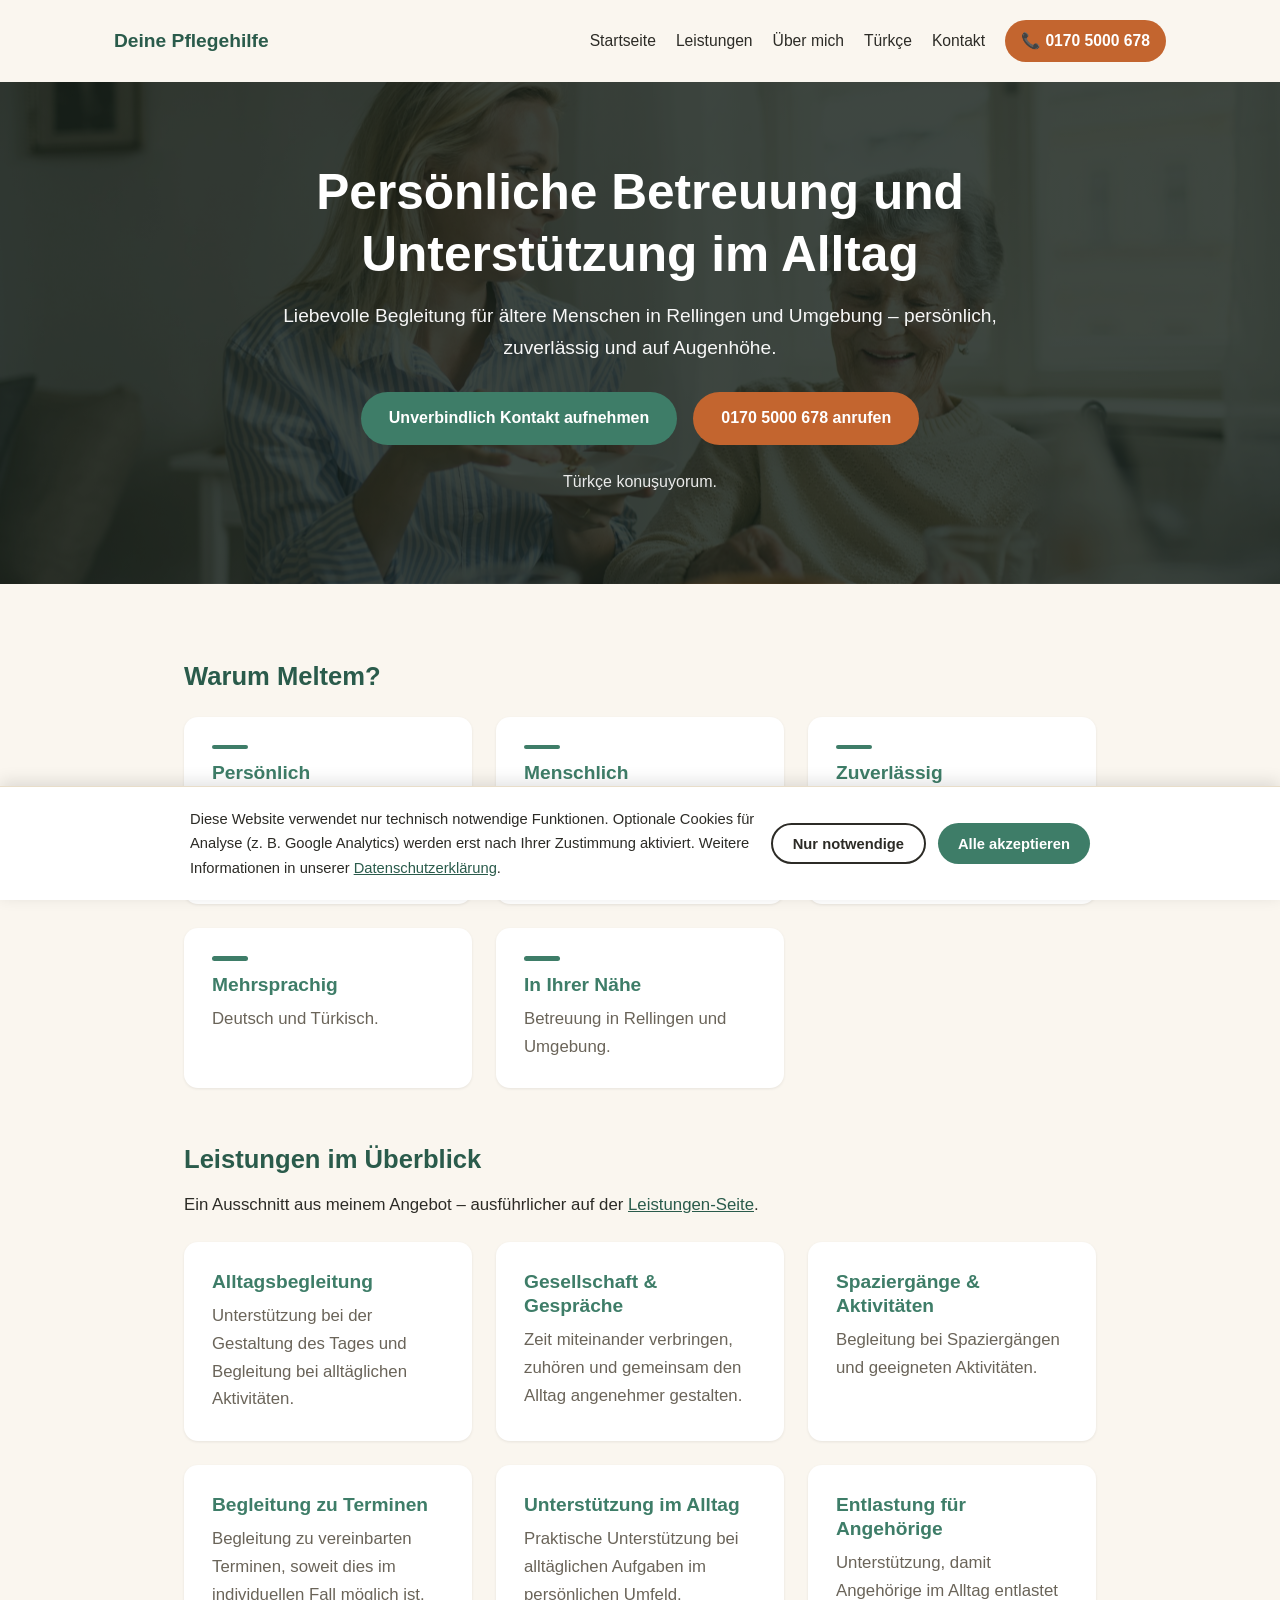
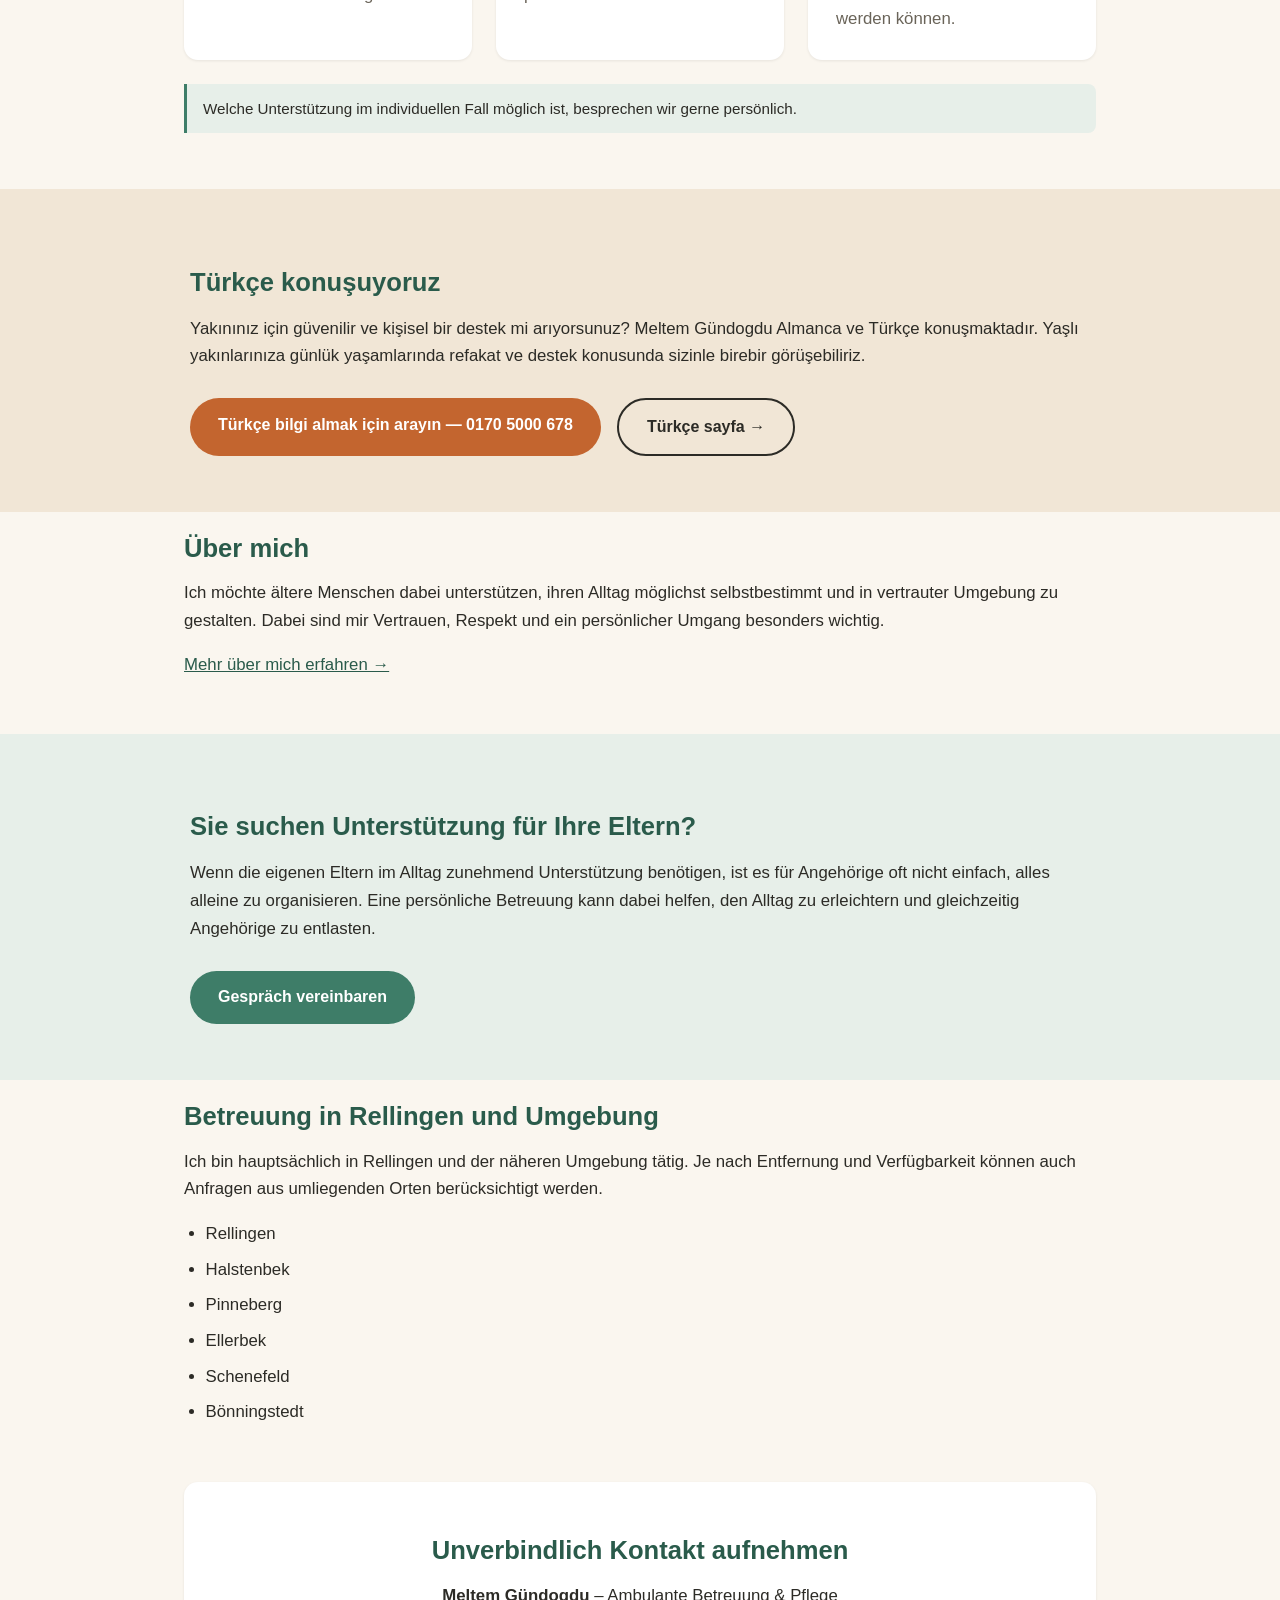
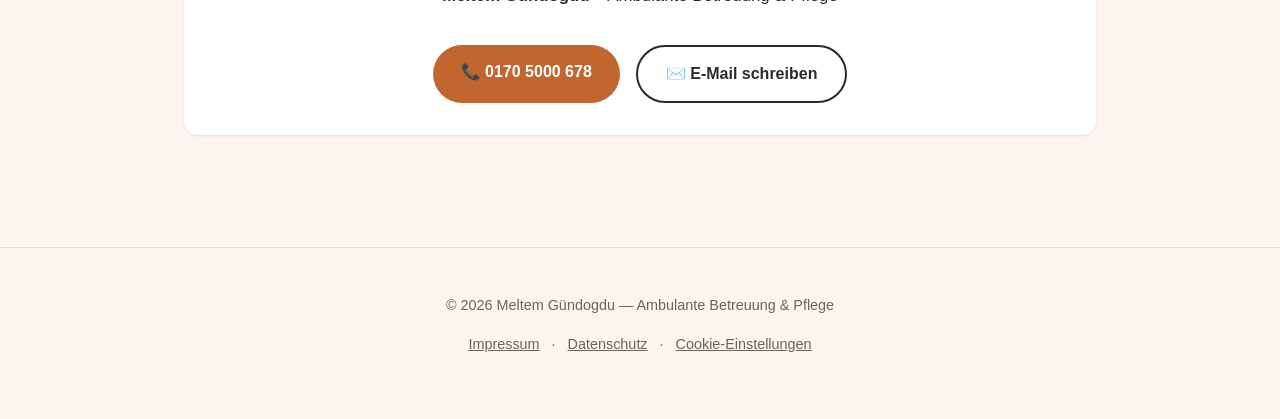
==== index.html @ 27b357f1 "Switch domain to pflege-nachbarin.de and deploy to Hetzner via FTPS - Replace deine-pflegehilfe.de w" ====
<!DOCTYPE html>
<html lang="de">
<head>
  <meta charset="UTF-8">
  <meta name="viewport" content="width=device-width, initial-scale=1.0">
  <title>Seniorenbetreuung & Alltagshilfe in Rellingen | Meltem Gündogdu</title>
  <meta name="description" content="Persönliche Betreuung und Unterstützung im Alltag für ältere Menschen in Rellingen und Umgebung. Deutsch und Türkisch. Jetzt unverbindlich Kontakt aufnehmen.">
  <link rel="canonical" href="https://pflege-nachbarin.de/">
  <meta property="og:type" content="website">
  <meta property="og:locale" content="de_DE">
  <meta property="og:title" content="Seniorenbetreuung & Alltagshilfe in Rellingen | Meltem Gündogdu">
  <meta property="og:description" content="Persönliche Betreuung und Unterstützung im Alltag für ältere Menschen in Rellingen und Umgebung. Deutsch und Türkisch.">
  <meta property="og:url" content="https://pflege-nachbarin.de/">
  <meta property="og:image" content="https://pflege-nachbarin.de/assets/img/hero-background.jpg">
  <link rel="stylesheet" href="/assets/styles.css">
  <!-- TODO: Google Tag Manager placeholder — insert real GTM-XXXXXXX id before launch
  <script>(function(w,d,s,l,i){w[l]=w[l]||[];w[l].push({'gtm.start':new Date().getTime(),event:'gtm.js'});var f=d.getElementsByTagName(s)[0],j=d.createElement(s),dl=l!='dataLayer'?'&l='+l:'';j.async=true;j.src='https://www.googletagmanager.com/gtm.js?id='+i+dl;f.parentNode.insertBefore(j,f);})(window,document,'script','dataLayer','GTM-XXXXXXX');</script>
  -->
  <script type="application/ld+json">
  {
    "@context": "https://schema.org",
    "@type": "LocalBusiness",
    "name": "Meltem Gündogdu – Ambulante Betreuung & Pflege",
    "description": "Persönliche Betreuung und Unterstützung im Alltag für ältere Menschen in Rellingen und Umgebung. Deutsch und Türkisch.",
    "telephone": "+491705000678",
    "email": "meltemau83@gmail.com",
    "areaServed": ["Rellingen", "Halstenbek", "Pinneberg", "Ellerbek", "Schenefeld", "Bönningstedt"],
    "address": {
      "@type": "PostalAddress",
      "addressLocality": "Rellingen",
      "postalCode": "25462",
      "addressRegion": "Schleswig-Holstein",
      "addressCountry": "DE"
    },
    "url": "https://pflege-nachbarin.de/",
    "image": "https://pflege-nachbarin.de/assets/img/hero-background.jpg"
  }
  </script>
</head>
<body>
  <!-- TODO: Google Tag Manager (noscript) placeholder, insert right after <body> before launch
  <noscript><iframe src="https://www.googletagmanager.com/ns.html?id=GTM-XXXXXXX" height="0" width="0" style="display:none;visibility:hidden"></iframe></noscript>
  -->
  <nav class="site-nav">
    <a class="brand" href="/">Deine Pflegehilfe</a>
    <ul>
      <li><a href="/">Startseite</a></li>
      <li><a href="/leistungen/">Leistungen</a></li>
      <li><a href="/ueber-mich/">Über mich</a></li>
      <li><a href="/tuerkische-betreuung/">Türkçe</a></li>
      <li><a href="/kontakt/">Kontakt</a></li>
      <li><a class="nav-call" href="tel:+491705000678" data-gtm-event="phone_click">📞 0170 5000 678</a></li>
    </ul>
  </nav>

  <header class="hero" style="background-image: linear-gradient(rgba(20,30,24,0.55), rgba(20,30,24,0.55)), url('/assets/img/hero-background.jpg');">
    <div class="hero-inner">
      <h1>Persönliche Betreuung und Unterstützung im Alltag</h1>
      <p class="lead">Liebevolle Begleitung für ältere Menschen in Rellingen und Umgebung &ndash; persönlich, zuverlässig und auf Augenhöhe.</p>
      <div class="cta-row">
        <a class="btn btn-primary" href="/kontakt/">Unverbindlich Kontakt aufnehmen</a>
        <a class="btn btn-call" href="tel:+491705000678" data-gtm-event="phone_click">0170 5000 678 anrufen</a>
      </div>
      <p class="tr-line">Türkçe konuşuyorum.</p>
    </div>
  </header>

  <main>
    <section class="section">
      <div class="section-intro">
        <h2>Warum Meltem?</h2>
      </div>
      <div class="grid">
        <div class="card why">
          <h3>Persönlich</h3>
          <p>Eine feste Ansprechpartnerin statt ständig wechselnder Betreuungspersonen.</p>
        </div>
        <div class="card why">
          <h3>Menschlich</h3>
          <p>Zeit für Gespräche, Gesellschaft und individuelle Bedürfnisse.</p>
        </div>
        <div class="card why">
          <h3>Zuverlässig</h3>
          <p>Individuell vereinbarte Betreuung und Unterstützung.</p>
        </div>
        <div class="card why">
          <h3>Mehrsprachig</h3>
          <p>Deutsch und Türkisch.</p>
        </div>
        <div class="card why">
          <h3>In Ihrer Nähe</h3>
          <p>Betreuung in Rellingen und Umgebung.</p>
        </div>
      </div>
    </section>

    <section class="section">
      <div class="section-intro">
        <h2>Leistungen im Überblick</h2>
        <p>Ein Ausschnitt aus meinem Angebot &ndash; ausführlicher auf der <a href="/leistungen/">Leistungen-Seite</a>.</p>
      </div>
      <div class="grid">
        <div class="card">
          <h3>Alltagsbegleitung</h3>
          <p>Unterstützung bei der Gestaltung des Tages und Begleitung bei alltäglichen Aktivitäten.</p>
        </div>
        <div class="card">
          <h3>Gesellschaft &amp; Gespräche</h3>
          <p>Zeit miteinander verbringen, zuhören und gemeinsam den Alltag angenehmer gestalten.</p>
        </div>
        <div class="card">
          <h3>Spaziergänge &amp; Aktivitäten</h3>
          <p>Begleitung bei Spaziergängen und geeigneten Aktivitäten.</p>
        </div>
        <div class="card">
          <h3>Begleitung zu Terminen</h3>
          <p>Begleitung zu vereinbarten Terminen, soweit dies im individuellen Fall möglich ist.</p>
        </div>
        <div class="card">
          <h3>Unterstützung im Alltag</h3>
          <p>Praktische Unterstützung bei alltäglichen Aufgaben im persönlichen Umfeld.</p>
        </div>
        <div class="card">
          <h3>Entlastung für Angehörige</h3>
          <p>Unterstützung, damit Angehörige im Alltag entlastet werden können.</p>
        </div>
      </div>
      <p class="disclaimer">Welche Unterstützung im individuellen Fall möglich ist, besprechen wir gerne persönlich.</p>
    </section>

    <section class="band band-beige">
      <div class="band-inner">
        <h2>Türkçe konuşuyoruz</h2>
        <p lang="tr">Yakınınız için güvenilir ve kişisel bir destek mi arıyorsunuz? Meltem Gündogdu Almanca ve Türkçe konuşmaktadır. Yaşlı yakınlarınıza günlük yaşamlarında refakat ve destek konusunda sizinle birebir görüşebiliriz.</p>
        <div class="cta-row">
          <a class="btn btn-call" href="tel:+491705000678" data-gtm-event="phone_click">Türkçe bilgi almak için arayın &mdash; 0170 5000 678</a>
          <a class="btn btn-outline" href="/tuerkische-betreuung/">Türkçe sayfa &rarr;</a>
        </div>
      </div>
    </section>

    <section class="section">
      <h2>Über mich</h2>
      <p>Ich möchte ältere Menschen dabei unterstützen, ihren Alltag möglichst selbstbestimmt und in vertrauter Umgebung zu gestalten. Dabei sind mir Vertrauen, Respekt und ein persönlicher Umgang besonders wichtig.</p>
      <p><a href="/ueber-mich/">Mehr über mich erfahren &rarr;</a></p>
    </section>

    <section class="band band-accent">
      <div class="band-inner">
        <h2>Sie suchen Unterstützung für Ihre Eltern?</h2>
        <p>Wenn die eigenen Eltern im Alltag zunehmend Unterstützung benötigen, ist es für Angehörige oft nicht einfach, alles alleine zu organisieren. Eine persönliche Betreuung kann dabei helfen, den Alltag zu erleichtern und gleichzeitig Angehörige zu entlasten.</p>
        <div class="cta-row">
          <a class="btn btn-primary" href="/kontakt/">Gespräch vereinbaren</a>
        </div>
      </div>
    </section>

    <section class="section">
      <h2>Betreuung in Rellingen und Umgebung</h2>
      <p>Ich bin hauptsächlich in Rellingen und der näheren Umgebung tätig. Je nach Entfernung und Verfügbarkeit können auch Anfragen aus umliegenden Orten berücksichtigt werden.</p>
      <ul>
        <li>Rellingen</li>
        <li>Halstenbek</li>
        <li>Pinneberg</li>
        <li>Ellerbek</li>
        <li>Schenefeld</li>
        <li>Bönningstedt</li>
      </ul>
    </section>

    <section class="section">
      <div class="contact-box">
        <h2>Unverbindlich Kontakt aufnehmen</h2>
        <p><strong>Meltem Gündogdu</strong> &ndash; Ambulante Betreuung &amp; Pflege</p>
        <div class="cta-row" style="justify-content:center;">
          <a class="btn btn-call" href="tel:+491705000678" data-gtm-event="phone_click">📞 0170 5000 678</a>
          <a class="btn btn-outline" href="mailto:meltemau83@gmail.com" data-gtm-event="email_click">✉️ E-Mail schreiben</a>
        </div>
      </div>
    </section>
  </main>

  <footer class="site-footer">
    <p>&copy; 2026 Meltem Gündogdu &mdash; Ambulante Betreuung &amp; Pflege</p>
    <p><a href="/impressum/">Impressum</a> &middot; <a href="/datenschutz/">Datenschutz</a> &middot; <button type="button" class="link-button" id="cookie-settings-link">Cookie-Einstellungen</button></p>
  </footer>

  <a class="sticky-call" href="tel:+491705000678" data-gtm-event="phone_click">📞 Jetzt anrufen</a>

  <div id="cookie-banner" class="cookie-banner" hidden>
    <div class="cookie-banner-inner">
      <p>Diese Website verwendet nur technisch notwendige Funktionen. Optionale Cookies für Analyse (z. B. Google Analytics) werden erst nach Ihrer Zustimmung aktiviert. Weitere Informationen in unserer <a href="/datenschutz/">Datenschutzerklärung</a>.</p>
      <div class="cookie-banner-actions">
        <button type="button" class="btn btn-outline" data-consent="reject">Nur notwendige</button>
        <button type="button" class="btn btn-primary" data-consent="accept">Alle akzeptieren</button>
      </div>
    </div>
  </div>
  <script src="/assets/consent.js" defer></script>
</body>
</html>
---- assets/styles.css ----
:root {
  color-scheme: light dark;
  /* warm, calm, healthcare-adjacent but not clinical */
  --bg: #faf6ef;
  --fg: #2c2b26;
  --accent: #3e7d68;       /* soft green / muted teal */
  --accent-dark: #2a5b4b;
  --accent-soft: #e7efe9;  /* pale accent tint for backgrounds */
  --beige: #f1e6d6;        /* warm beige for alternating sections */
  --card-bg: #ffffff;
  --muted: #6a6459;
  --border: #e8ddc9;
  --phone: #c3652f;        /* warm terracotta for call CTAs, distinct from accent */
  --phone-dark: #a04f22;
}
@media (prefers-color-scheme: dark) {
  :root {
    --bg: #1c1f1b;
    --fg: #f1efe8;
    --accent: #5fbf9c;
    --accent-dark: #8fd9bd;
    --accent-soft: #223129;
    --beige: #2a251d;
    --card-bg: #262a24;
    --muted: #b7b2a5;
    --border: #37392f;
    --phone: #e08a52;
    --phone-dark: #f0a877;
  }
}

* { box-sizing: border-box; }
html { scroll-behavior: smooth; }
body {
  margin: 0;
  font-family: -apple-system, BlinkMacSystemFont, "Segoe UI", Helvetica, Arial, sans-serif;
  background: var(--bg);
  color: var(--fg);
  line-height: 1.65;
  font-size: 1.05rem; /* generous base size, elderly-friendly */
}
a { color: var(--accent-dark); }
img { max-width: 100%; display: block; }
h1, h2, h3 { line-height: 1.25; }

/* --- Nav --- */
.site-nav {
  display: flex;
  align-items: center;
  justify-content: space-between;
  flex-wrap: wrap;
  gap: 1rem;
  padding: 1.25rem 1.5rem;
  max-width: 1100px;
  margin: 0 auto;
}
.site-nav .brand {
  font-weight: 700;
  font-size: 1.2rem;
  color: var(--accent-dark);
  text-decoration: none;
}
.site-nav ul {
  list-style: none;
  display: flex;
  flex-wrap: wrap;
  align-items: center;
  gap: 1.25rem;
  margin: 0;
  padding: 0;
}
.site-nav a { text-decoration: none; color: var(--fg); font-size: 0.98rem; }
.site-nav a:hover { color: var(--accent); }
.site-nav .nav-call {
  display: inline-flex;
  align-items: center;
  gap: 0.4rem;
  background: var(--phone);
  color: #fff !important;
  padding: 0.5rem 1rem;
  border-radius: 999px;
  font-weight: 600;
}
.site-nav .nav-call:hover { background: var(--phone-dark); }

/* --- Buttons --- */
.btn {
  display: inline-block;
  padding: 0.85rem 1.75rem;
  border-radius: 999px;
  font-weight: 600;
  text-decoration: none;
  border: none;
  cursor: pointer;
  font-size: 1rem;
  font-family: inherit;
}
.btn-primary { background: var(--accent); color: #fff; }
.btn-primary:hover { background: var(--accent-dark); }
.btn-call { background: var(--phone); color: #fff; }
.btn-call:hover { background: var(--phone-dark); }
.btn-outline {
  background: transparent;
  color: inherit;
  border: 2px solid currentColor;
}
.cta-row {
  display: flex;
  flex-wrap: wrap;
  gap: 1rem;
  margin-top: 1.75rem;
}

/* --- Hero --- */
.hero {
  position: relative;
  padding: 5rem 1.5rem 4.5rem;
  text-align: center;
  color: #fff;
  background-size: cover;
  background-position: center;
  background-color: var(--accent-dark);
}
.hero::before {
  content: "";
  position: absolute;
  inset: 0;
  background: rgba(20, 30, 24, 0.6);
}
.hero-inner { position: relative; max-width: 760px; margin: 0 auto; }
.hero h1 { margin: 0 0 0.9rem; font-size: clamp(2rem, 5vw, 3.1rem); }
.hero p.lead { margin: 0; font-size: 1.2rem; opacity: 0.96; }
.hero .cta-row { justify-content: center; }
.hero .tr-line {
  margin-top: 1.5rem;
  font-size: 1rem;
  opacity: 0.9;
}

/* --- Plain page header (non-hero pages) --- */
header.simple {
  padding: 3.5rem 1.5rem 2rem;
  text-align: center;
}
header.simple h1 {
  margin: 0 0 0.6rem;
  font-size: clamp(1.85rem, 4vw, 2.6rem);
  color: var(--accent-dark);
}
header.simple p { margin: 0; color: var(--muted); font-size: 1.1rem; }

/* --- Layout --- */
main { max-width: 960px; margin: 0 auto; padding: 3.5rem 1.5rem; }
.section { margin-bottom: 3.5rem; }
.section.tight { margin-bottom: 2rem; }
.section h2 {
  font-size: 1.6rem;
  color: var(--accent-dark);
  margin-bottom: 0.9rem;
}
.section h3 { font-size: 1.2rem; color: var(--accent); margin-bottom: 0.5rem; }
.section p { color: var(--fg); margin: 0 0 1rem; }
.section ul { color: var(--fg); padding-left: 1.35rem; }
.section li { margin-bottom: 0.5rem; }
.section-intro { max-width: 680px; }

/* full-bleed alternating band, e.g. Turkish / family sections.
   Breaks out of the max-width <main> it's nested in without needing
   a second <main> element (a document must only have one). */
.band {
  position: relative;
  left: 50%;
  right: 50%;
  margin-left: -50vw;
  margin-right: -50vw;
  width: 100vw;
  padding: 3.5rem 1.5rem;
}
.band-beige { background: var(--beige); }
.band-accent { background: var(--accent-soft); }
.band-inner { max-width: 900px; margin: 0 auto; }
.band h2 { color: var(--accent-dark); font-size: 1.6rem; margin-bottom: 1rem; }
.band p { margin: 0 0 1rem; }

.photo {
  border-radius: 12px;
  overflow: hidden;
  margin: 1.5rem 0;
  box-shadow: 0 1px 3px rgba(0,0,0,0.08);
}

.grid {
  display: grid;
  gap: 1.5rem;
  grid-template-columns: repeat(auto-fit, minmax(230px, 1fr));
  margin: 1.5rem 0;
}
.card {
  background: var(--card-bg);
  border-radius: 14px;
  padding: 1.75rem;
  box-shadow: 0 1px 3px rgba(0,0,0,0.08);
}
.card h3 { margin-top: 0; }
.card p { color: var(--muted); margin-bottom: 0; }
.card.why h3::before {
  content: "";
  display: block;
  width: 2.25rem;
  height: 0.28rem;
  background: var(--accent);
  border-radius: 999px;
  margin-bottom: 0.75rem;
}

.disclaimer {
  font-size: 0.95rem;
  color: var(--muted);
  border-left: 3px solid var(--accent);
  padding: 0.75rem 1rem;
  background: var(--accent-soft);
  border-radius: 0 8px 8px 0;
  margin-top: 1.5rem;
}

.contact-box {
  background: var(--card-bg);
  border-radius: 14px;
  padding: 2rem;
  box-shadow: 0 1px 3px rgba(0,0,0,0.08);
  text-align: center;
}
.contact-box a { display: inline-block; margin-top: 0.5rem; font-weight: 600; }

/* --- Contact form --- */
.contact-form {
  display: grid;
  gap: 0.35rem;
  margin-top: 1.5rem;
  text-align: left;
}
.contact-form label {
  font-size: 0.92rem;
  font-weight: 600;
  color: var(--fg);
  margin-top: 0.75rem;
}
.contact-form input[type="text"],
.contact-form input[type="email"],
.contact-form input[type="tel"],
.contact-form textarea {
  font: inherit;
  padding: 0.7rem 0.8rem;
  border-radius: 8px;
  border: 1px solid var(--border);
  background: var(--bg);
  color: var(--fg);
}
.contact-form input:focus,
.contact-form textarea:focus {
  outline: 2px solid var(--accent);
  outline-offset: 1px;
}
.contact-form button {
  justify-self: start;
  margin-top: 1.25rem;
  padding: 0.85rem 1.9rem;
  border: none;
  border-radius: 999px;
  background: var(--accent);
  color: #fff;
  font: inherit;
  font-weight: 600;
  cursor: pointer;
}
.contact-form button:hover { background: var(--accent-dark); }
.contact-form button:disabled { opacity: 0.6; cursor: default; }
.contact-form .hp-field {
  position: absolute;
  left: -9999px;
  width: 1px;
  height: 1px;
  overflow: hidden;
}
.cf-status { margin-top: 0.75rem; font-size: 0.92rem; min-height: 1.2em; }
.cf-status.cf-success { color: var(--accent); }
.cf-status.cf-error { color: #c0392b; }
.form-privacy-note {
  font-size: 0.85rem;
  color: var(--muted);
  margin-top: 1rem;
}

/* --- Sticky mobile call bar --- */
.sticky-call {
  display: none;
}
@media (max-width: 720px) {
  .sticky-call {
    display: flex;
    position: fixed;
    left: 0; right: 0; bottom: 0;
    z-index: 40;
    background: var(--phone);
    color: #fff;
    text-decoration: none;
    justify-content: center;
    align-items: center;
    gap: 0.5rem;
    padding: 0.95rem 1rem calc(0.95rem + env(safe-area-inset-bottom));
    font-weight: 700;
    font-size: 1.05rem;
    box-shadow: 0 -2px 8px rgba(0,0,0,0.15);
  }
  /* keep the sticky bar from covering the last bit of content */
  body { padding-bottom: 4.5rem; }
}

/* --- Footer --- */
footer.site-footer {
  border-top: 1px solid var(--border);
  text-align: center;
  padding: 2rem 1.5rem 3rem;
  color: var(--muted);
  font-size: 0.9rem;
}
footer.site-footer a { color: var(--muted); margin: 0 0.5rem; }
footer.site-footer a:hover { color: var(--accent); }
.link-button {
  background: none;
  border: none;
  padding: 0;
  margin: 0 0.5rem;
  font: inherit;
  font-size: 0.9rem;
  color: var(--muted);
  text-decoration: underline;
  cursor: pointer;
}
.link-button:hover { color: var(--accent); }

/* --- Cookie consent banner --- */
.cookie-banner {
  position: fixed;
  left: 0; right: 0; bottom: 0;
  z-index: 60;
  background: var(--card-bg);
  border-top: 1px solid var(--border);
  box-shadow: 0 -4px 16px rgba(0,0,0,0.12);
  padding: 1.25rem 1.5rem calc(1.25rem + env(safe-area-inset-bottom));
}
.cookie-banner[hidden] { display: none; }
.cookie-banner-inner {
  max-width: 900px;
  margin: 0 auto;
  display: flex;
  flex-wrap: wrap;
  align-items: center;
  gap: 1rem;
  justify-content: space-between;
}
.cookie-banner-inner p {
  margin: 0;
  flex: 1 1 320px;
  font-size: 0.92rem;
  color: var(--fg);
}
.cookie-banner-actions {
  display: flex;
  gap: 0.75rem;
  flex-wrap: wrap;
}
.cookie-banner-actions .btn { padding: 0.65rem 1.25rem; font-size: 0.92rem; }
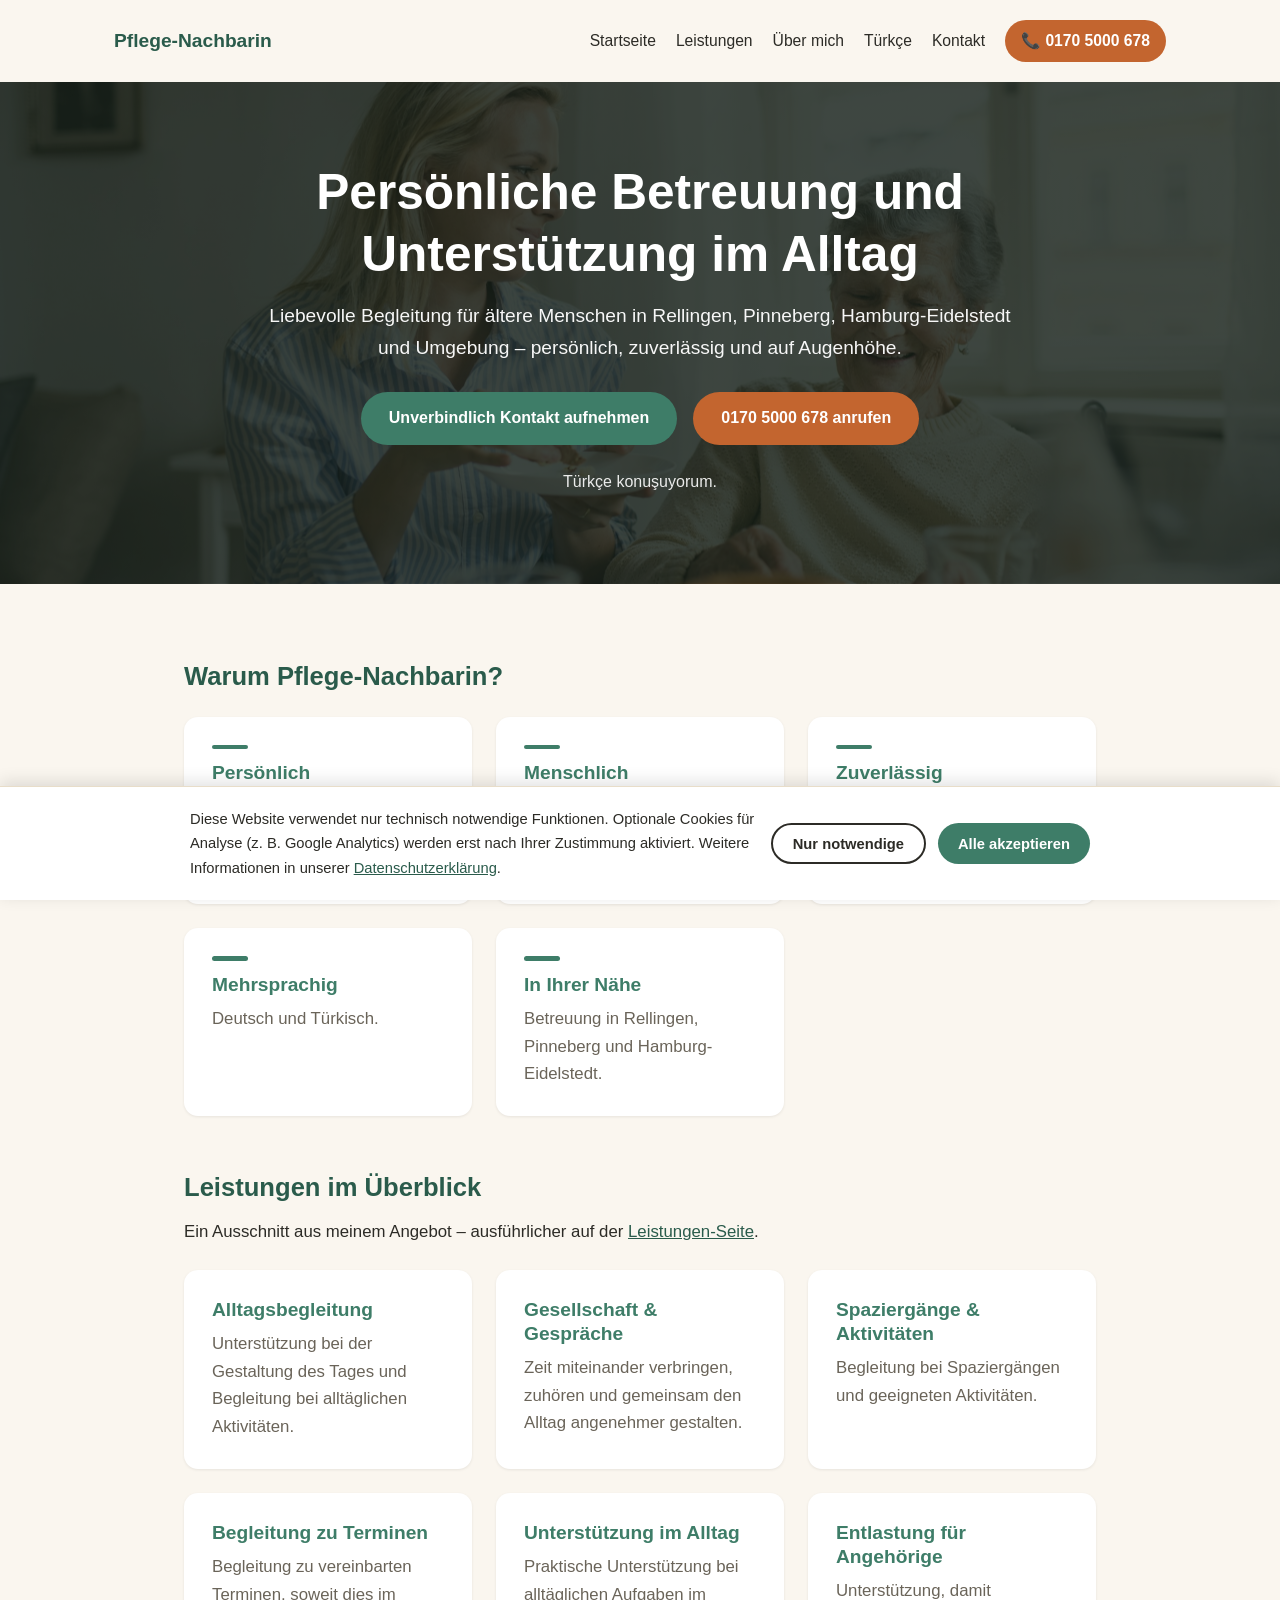
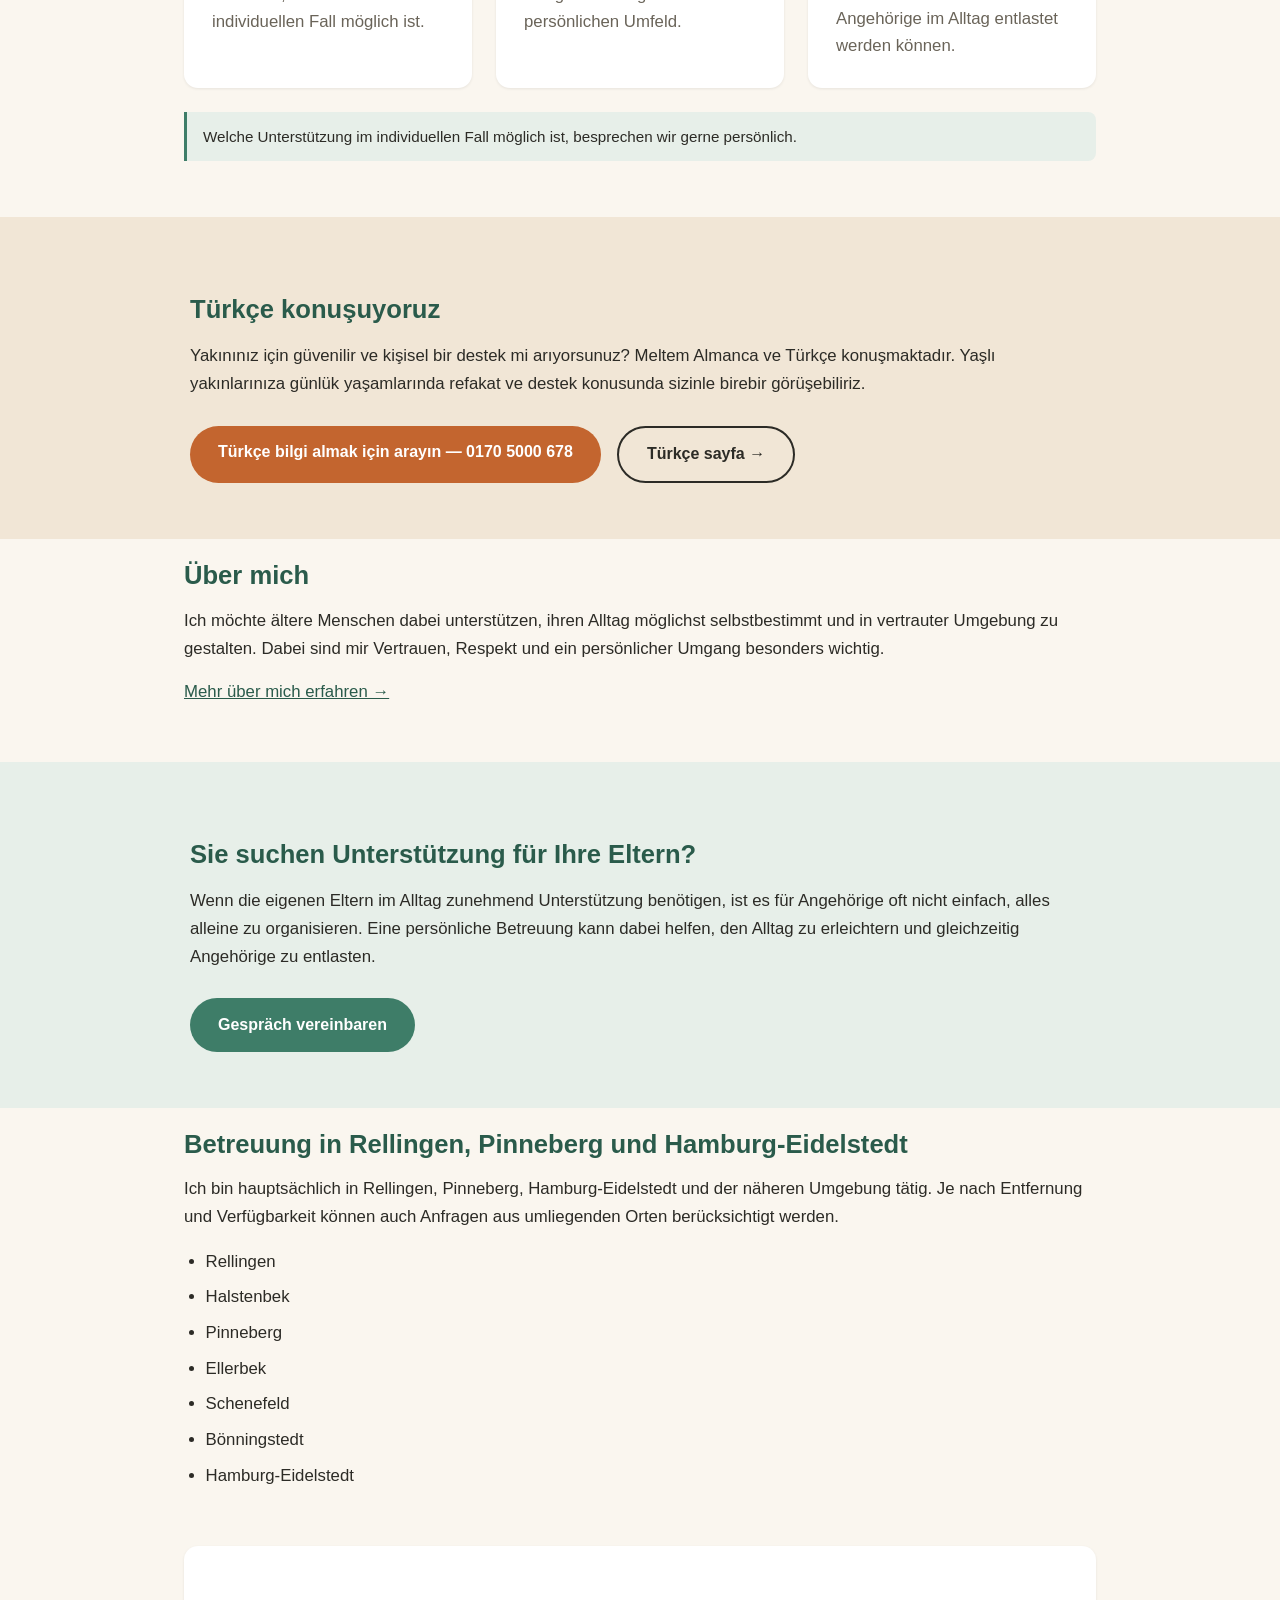
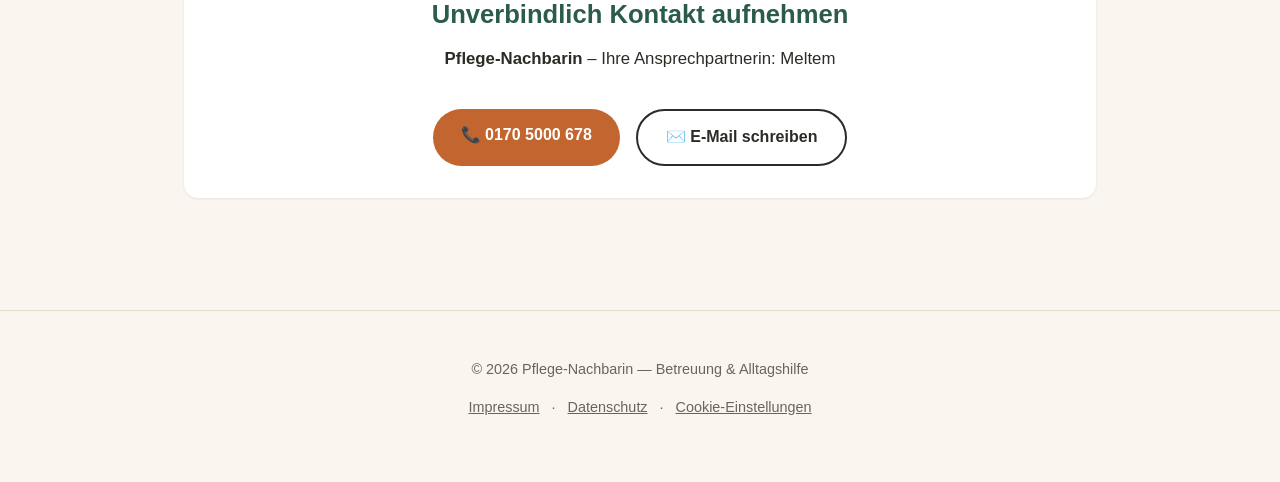
==== commit c4783d87: "Rebrand site to Pflege-Nachbarin and add Hamburg-Eidelstedt - Brand name in nav, titles, schema, foo" ====
--- a/index.html
+++ b/index.html
@@ -3,13 +3,13 @@
 <head>
   <meta charset="UTF-8">
   <meta name="viewport" content="width=device-width, initial-scale=1.0">
-  <title>Seniorenbetreuung & Alltagshilfe in Rellingen | Meltem Gündogdu</title>
-  <meta name="description" content="Persönliche Betreuung und Unterstützung im Alltag für ältere Menschen in Rellingen und Umgebung. Deutsch und Türkisch. Jetzt unverbindlich Kontakt aufnehmen.">
+  <title>Seniorenbetreuung & Alltagshilfe in Rellingen, Pinneberg & Hamburg | Pflege-Nachbarin</title>
+  <meta name="description" content="Persönliche Betreuung und Unterstützung im Alltag für ältere Menschen in Rellingen, Pinneberg, Hamburg-Eidelstedt und Umgebung. Deutsch und Türkisch. Jetzt unverbindlich Kontakt aufnehmen.">
   <link rel="canonical" href="https://pflege-nachbarin.de/">
   <meta property="og:type" content="website">
   <meta property="og:locale" content="de_DE">
-  <meta property="og:title" content="Seniorenbetreuung & Alltagshilfe in Rellingen | Meltem Gündogdu">
-  <meta property="og:description" content="Persönliche Betreuung und Unterstützung im Alltag für ältere Menschen in Rellingen und Umgebung. Deutsch und Türkisch.">
+  <meta property="og:title" content="Seniorenbetreuung & Alltagshilfe in Rellingen, Pinneberg & Hamburg | Pflege-Nachbarin">
+  <meta property="og:description" content="Persönliche Betreuung und Unterstützung im Alltag für ältere Menschen in Rellingen, Pinneberg, Hamburg-Eidelstedt und Umgebung. Deutsch und Türkisch.">
   <meta property="og:url" content="https://pflege-nachbarin.de/">
   <meta property="og:image" content="https://pflege-nachbarin.de/assets/img/hero-background.jpg">
   <link rel="stylesheet" href="/assets/styles.css">
@@ -20,11 +20,11 @@
   {
     "@context": "https://schema.org",
     "@type": "LocalBusiness",
-    "name": "Meltem Gündogdu – Ambulante Betreuung & Pflege",
-    "description": "Persönliche Betreuung und Unterstützung im Alltag für ältere Menschen in Rellingen und Umgebung. Deutsch und Türkisch.",
+    "name": "Pflege-Nachbarin – Betreuung & Alltagshilfe",
+    "description": "Persönliche Betreuung und Unterstützung im Alltag für ältere Menschen in Rellingen, Pinneberg, Hamburg-Eidelstedt und Umgebung. Deutsch und Türkisch.",
     "telephone": "+491705000678",
     "email": "meltemau83@gmail.com",
-    "areaServed": ["Rellingen", "Halstenbek", "Pinneberg", "Ellerbek", "Schenefeld", "Bönningstedt"],
+    "areaServed": ["Rellingen", "Halstenbek", "Pinneberg", "Ellerbek", "Schenefeld", "Bönningstedt", "Hamburg-Eidelstedt"],
     "address": {
       "@type": "PostalAddress",
       "addressLocality": "Rellingen",
@@ -42,7 +42,7 @@
   <noscript><iframe src="https://www.googletagmanager.com/ns.html?id=GTM-XXXXXXX" height="0" width="0" style="display:none;visibility:hidden"></iframe></noscript>
   -->
   <nav class="site-nav">
-    <a class="brand" href="/">Deine Pflegehilfe</a>
+    <a class="brand" href="/">Pflege-Nachbarin</a>
     <ul>
       <li><a href="/">Startseite</a></li>
       <li><a href="/leistungen/">Leistungen</a></li>
@@ -56,7 +56,7 @@
   <header class="hero" style="background-image: linear-gradient(rgba(20,30,24,0.55), rgba(20,30,24,0.55)), url('/assets/img/hero-background.jpg');">
     <div class="hero-inner">
       <h1>Persönliche Betreuung und Unterstützung im Alltag</h1>
-      <p class="lead">Liebevolle Begleitung für ältere Menschen in Rellingen und Umgebung &ndash; persönlich, zuverlässig und auf Augenhöhe.</p>
+      <p class="lead">Liebevolle Begleitung für ältere Menschen in Rellingen, Pinneberg, Hamburg-Eidelstedt und Umgebung &ndash; persönlich, zuverlässig und auf Augenhöhe.</p>
       <div class="cta-row">
         <a class="btn btn-primary" href="/kontakt/">Unverbindlich Kontakt aufnehmen</a>
         <a class="btn btn-call" href="tel:+491705000678" data-gtm-event="phone_click">0170 5000 678 anrufen</a>
@@ -68,7 +68,7 @@
   <main>
     <section class="section">
       <div class="section-intro">
-        <h2>Warum Meltem?</h2>
+        <h2>Warum Pflege-Nachbarin?</h2>
       </div>
       <div class="grid">
         <div class="card why">
@@ -89,7 +89,7 @@
         </div>
         <div class="card why">
           <h3>In Ihrer Nähe</h3>
-          <p>Betreuung in Rellingen und Umgebung.</p>
+          <p>Betreuung in Rellingen, Pinneberg und Hamburg-Eidelstedt.</p>
         </div>
       </div>
     </section>
@@ -131,7 +131,7 @@
     <section class="band band-beige">
       <div class="band-inner">
         <h2>Türkçe konuşuyoruz</h2>
-        <p lang="tr">Yakınınız için güvenilir ve kişisel bir destek mi arıyorsunuz? Meltem Gündogdu Almanca ve Türkçe konuşmaktadır. Yaşlı yakınlarınıza günlük yaşamlarında refakat ve destek konusunda sizinle birebir görüşebiliriz.</p>
+        <p lang="tr">Yakınınız için güvenilir ve kişisel bir destek mi arıyorsunuz? Meltem Almanca ve Türkçe konuşmaktadır. Yaşlı yakınlarınıza günlük yaşamlarında refakat ve destek konusunda sizinle birebir görüşebiliriz.</p>
         <div class="cta-row">
           <a class="btn btn-call" href="tel:+491705000678" data-gtm-event="phone_click">Türkçe bilgi almak için arayın &mdash; 0170 5000 678</a>
           <a class="btn btn-outline" href="/tuerkische-betreuung/">Türkçe sayfa &rarr;</a>
@@ -156,8 +156,8 @@
     </section>
 
     <section class="section">
-      <h2>Betreuung in Rellingen und Umgebung</h2>
-      <p>Ich bin hauptsächlich in Rellingen und der näheren Umgebung tätig. Je nach Entfernung und Verfügbarkeit können auch Anfragen aus umliegenden Orten berücksichtigt werden.</p>
+      <h2>Betreuung in Rellingen, Pinneberg und Hamburg-Eidelstedt</h2>
+      <p>Ich bin hauptsächlich in Rellingen, Pinneberg, Hamburg-Eidelstedt und der näheren Umgebung tätig. Je nach Entfernung und Verfügbarkeit können auch Anfragen aus umliegenden Orten berücksichtigt werden.</p>
       <ul>
         <li>Rellingen</li>
         <li>Halstenbek</li>
@@ -165,13 +165,14 @@
         <li>Ellerbek</li>
         <li>Schenefeld</li>
         <li>Bönningstedt</li>
+        <li>Hamburg-Eidelstedt</li>
       </ul>
     </section>
 
     <section class="section">
       <div class="contact-box">
         <h2>Unverbindlich Kontakt aufnehmen</h2>
-        <p><strong>Meltem Gündogdu</strong> &ndash; Ambulante Betreuung &amp; Pflege</p>
+        <p><strong>Pflege-Nachbarin</strong> &ndash; Ihre Ansprechpartnerin: Meltem</p>
         <div class="cta-row" style="justify-content:center;">
           <a class="btn btn-call" href="tel:+491705000678" data-gtm-event="phone_click">📞 0170 5000 678</a>
           <a class="btn btn-outline" href="mailto:meltemau83@gmail.com" data-gtm-event="email_click">✉️ E-Mail schreiben</a>
@@ -181,7 +182,7 @@
   </main>
 
   <footer class="site-footer">
-    <p>&copy; 2026 Meltem Gündogdu &mdash; Ambulante Betreuung &amp; Pflege</p>
+    <p>&copy; 2026 Pflege-Nachbarin &mdash; Betreuung &amp; Alltagshilfe</p>
     <p><a href="/impressum/">Impressum</a> &middot; <a href="/datenschutz/">Datenschutz</a> &middot; <button type="button" class="link-button" id="cookie-settings-link">Cookie-Einstellungen</button></p>
   </footer>
 
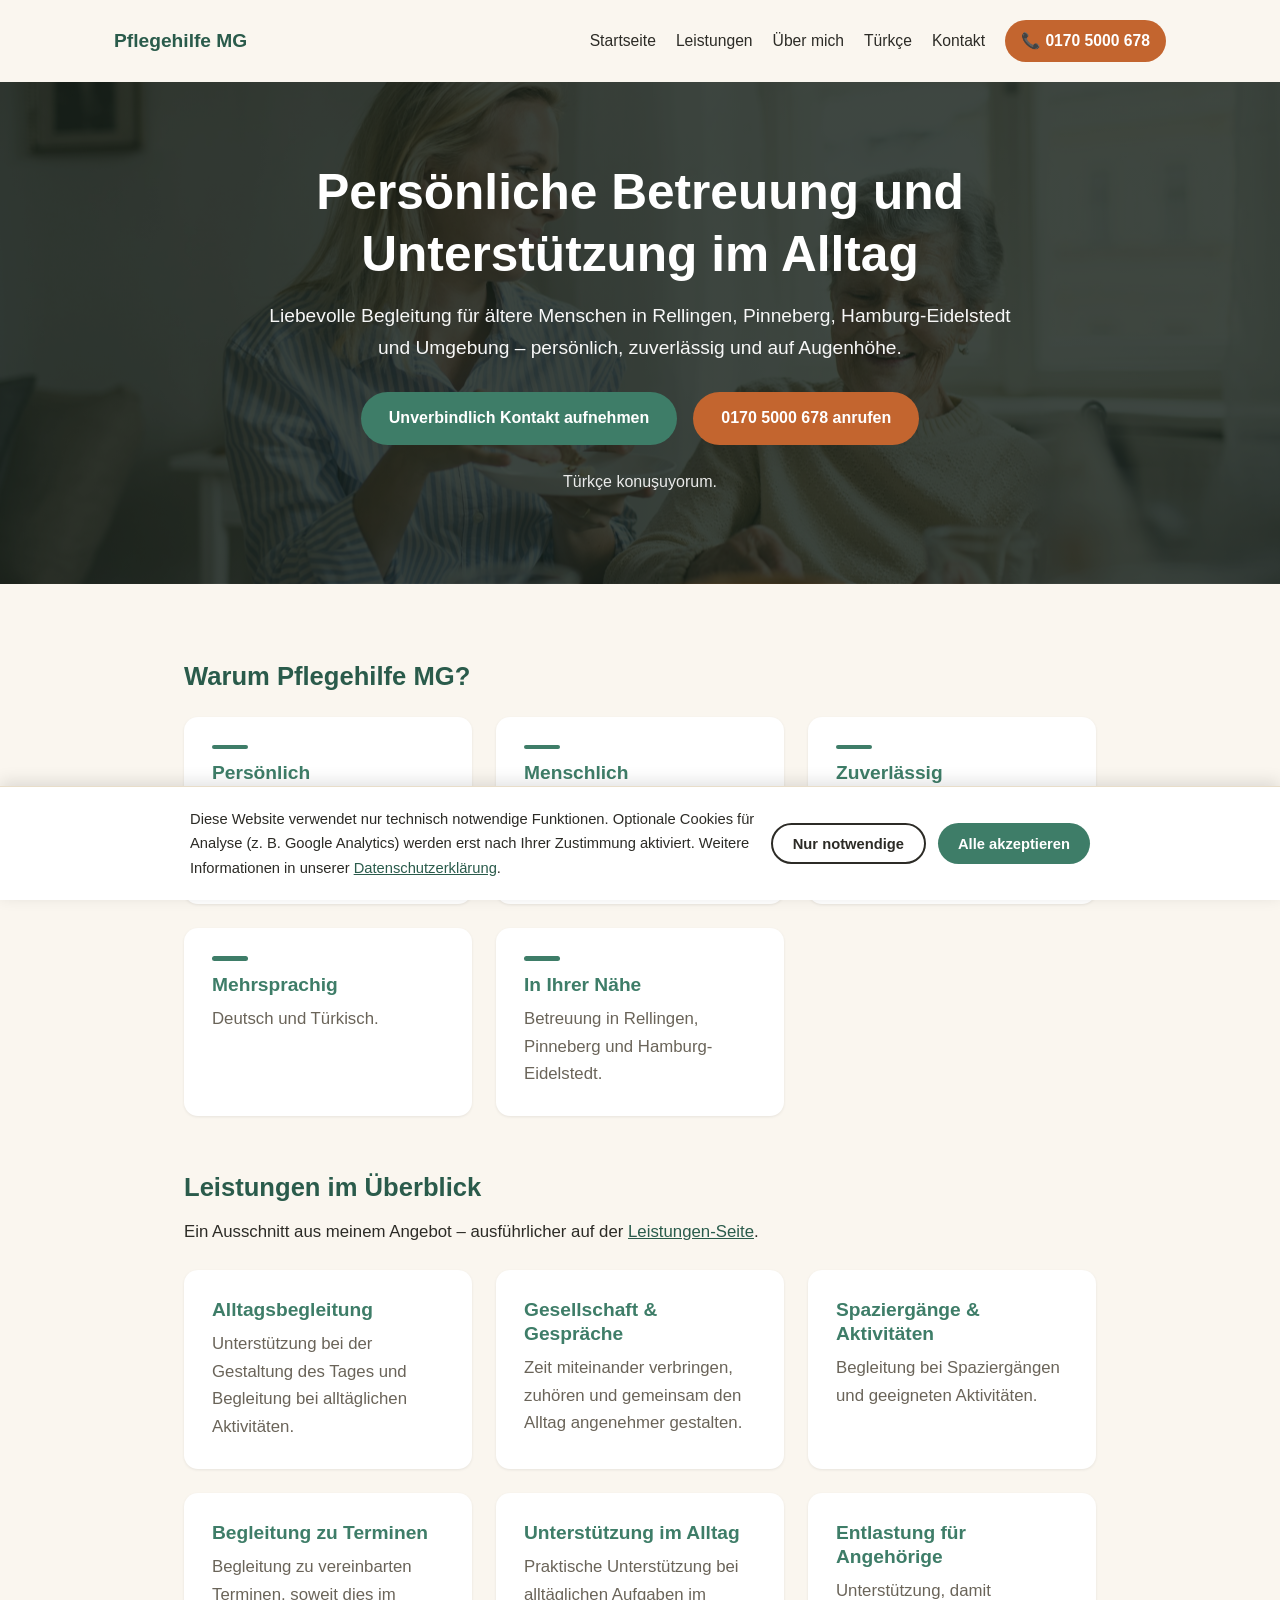
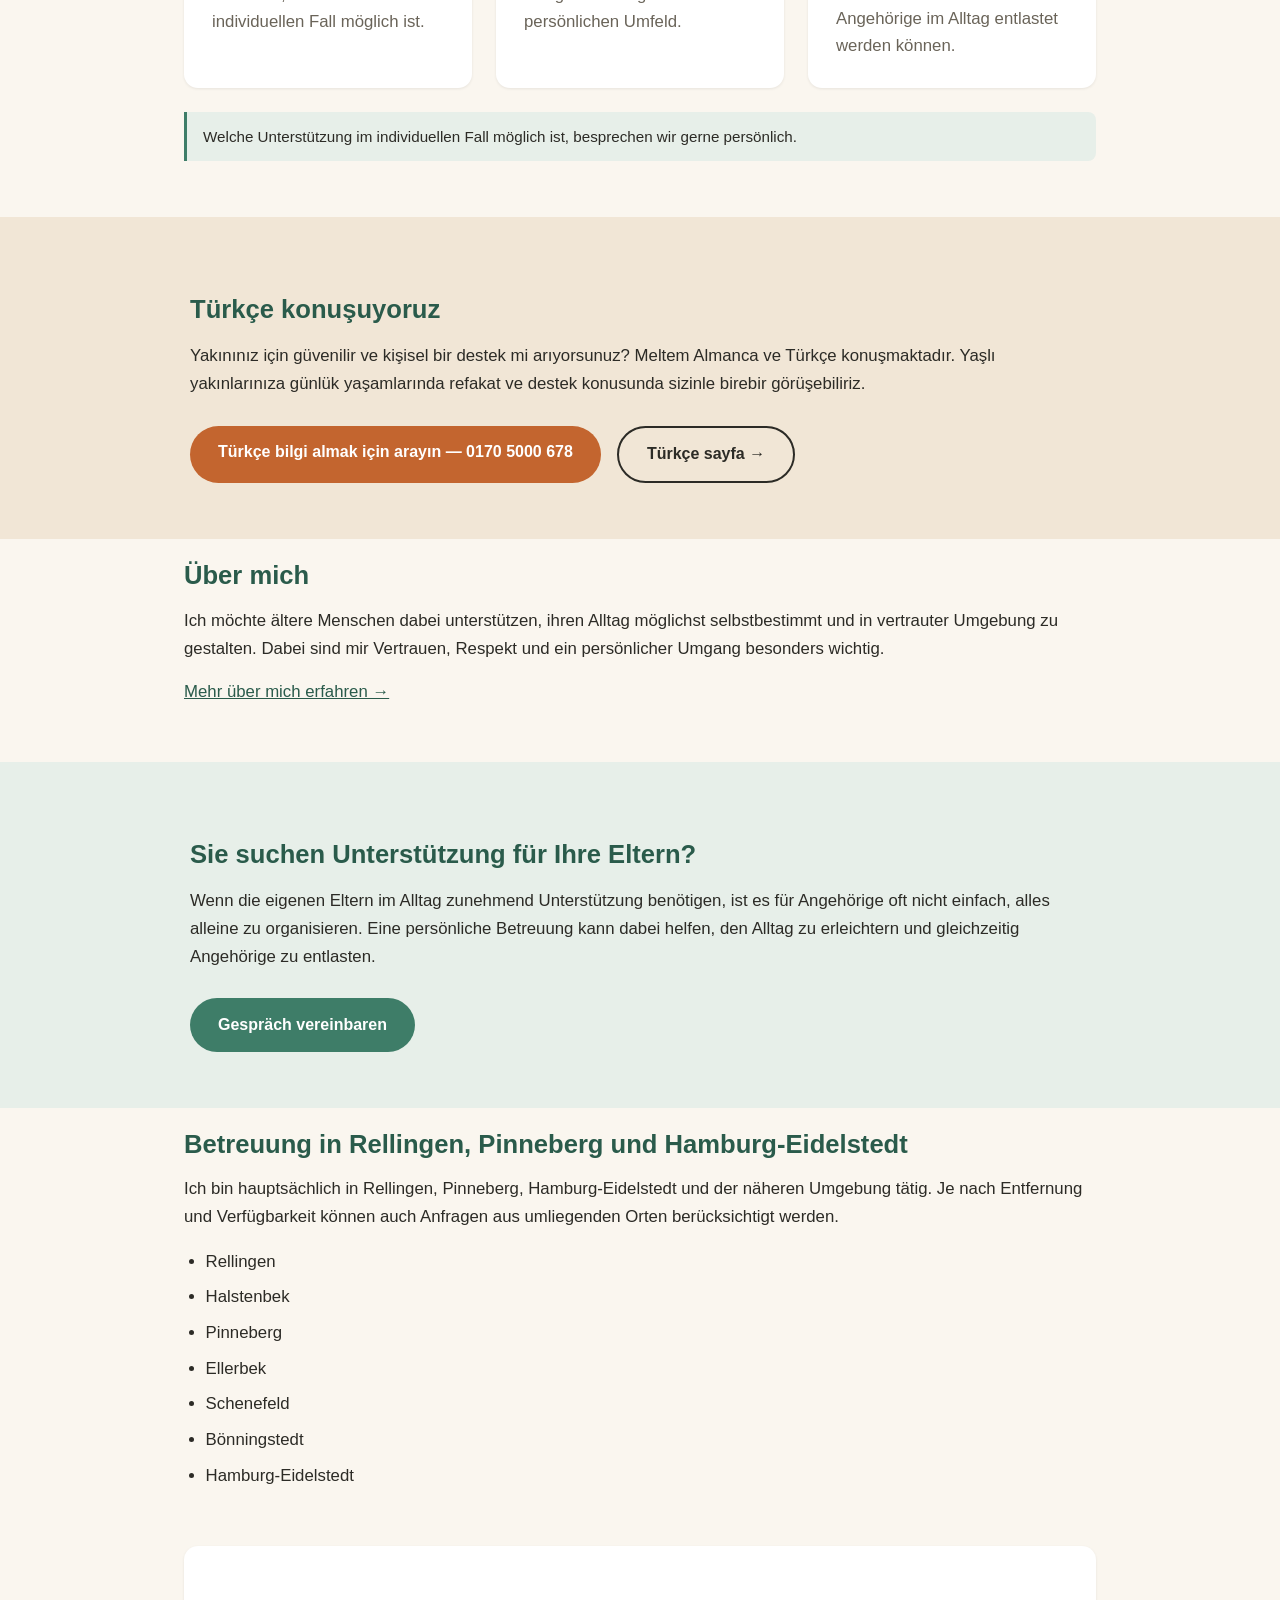
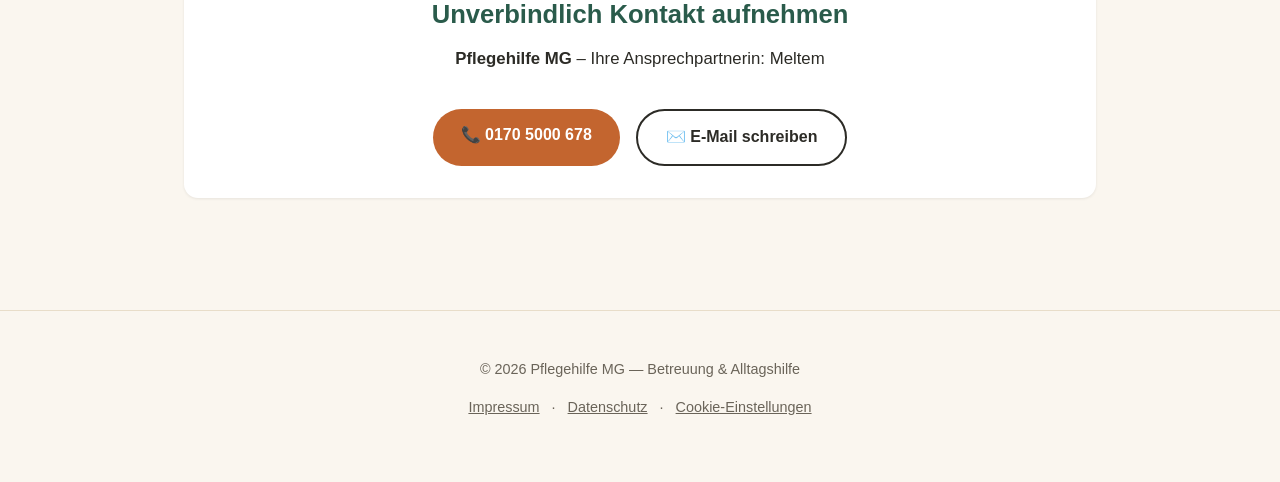
==== commit 573561d0: "Rebrand Pflege-Nachbarin to Pflegehilfe MG Logo text, titles, meta descriptions, schema name, headin" ====
--- a/index.html
+++ b/index.html
@@ -3,27 +3,24 @@
 <head>
   <meta charset="UTF-8">
   <meta name="viewport" content="width=device-width, initial-scale=1.0">
-  <title>Seniorenbetreuung & Alltagshilfe in Rellingen, Pinneberg & Hamburg | Pflege-Nachbarin</title>
+  <title>Seniorenbetreuung & Alltagshilfe in Rellingen, Pinneberg & Hamburg | Pflegehilfe MG</title>
   <meta name="description" content="Persönliche Betreuung und Unterstützung im Alltag für ältere Menschen in Rellingen, Pinneberg, Hamburg-Eidelstedt und Umgebung. Deutsch und Türkisch. Jetzt unverbindlich Kontakt aufnehmen.">
-  <link rel="canonical" href="https://pflege-nachbarin.de/">
+  <link rel="canonical" href="https://pflegehilfe-mg.de/">
   <meta property="og:type" content="website">
   <meta property="og:locale" content="de_DE">
-  <meta property="og:title" content="Seniorenbetreuung & Alltagshilfe in Rellingen, Pinneberg & Hamburg | Pflege-Nachbarin">
+  <meta property="og:title" content="Seniorenbetreuung & Alltagshilfe in Rellingen, Pinneberg & Hamburg | Pflegehilfe MG">
   <meta property="og:description" content="Persönliche Betreuung und Unterstützung im Alltag für ältere Menschen in Rellingen, Pinneberg, Hamburg-Eidelstedt und Umgebung. Deutsch und Türkisch.">
-  <meta property="og:url" content="https://pflege-nachbarin.de/">
-  <meta property="og:image" content="https://pflege-nachbarin.de/assets/img/hero-background.jpg">
-  <link rel="stylesheet" href="/assets/styles.css">
-  <!-- TODO: Google Tag Manager placeholder — insert real GTM-XXXXXXX id before launch
-  <script>(function(w,d,s,l,i){w[l]=w[l]||[];w[l].push({'gtm.start':new Date().getTime(),event:'gtm.js'});var f=d.getElementsByTagName(s)[0],j=d.createElement(s),dl=l!='dataLayer'?'&l='+l:'';j.async=true;j.src='https://www.googletagmanager.com/gtm.js?id='+i+dl;f.parentNode.insertBefore(j,f);})(window,document,'script','dataLayer','GTM-XXXXXXX');</script>
-  -->
+  <meta property="og:url" content="https://pflegehilfe-mg.de/">
+  <meta property="og:image" content="https://pflegehilfe-mg.de/assets/img/hero-background.jpg">
+  <link rel="stylesheet" href="/assets/styles.css?v=2">
   <script type="application/ld+json">
   {
     "@context": "https://schema.org",
     "@type": "LocalBusiness",
-    "name": "Pflege-Nachbarin – Betreuung & Alltagshilfe",
+    "name": "Pflegehilfe MG – Betreuung & Alltagshilfe",
     "description": "Persönliche Betreuung und Unterstützung im Alltag für ältere Menschen in Rellingen, Pinneberg, Hamburg-Eidelstedt und Umgebung. Deutsch und Türkisch.",
     "telephone": "+491705000678",
-    "email": "meltemau83@gmail.com",
+    "email": "info@pflegehilfe-mg.de",
     "areaServed": ["Rellingen", "Halstenbek", "Pinneberg", "Ellerbek", "Schenefeld", "Bönningstedt", "Hamburg-Eidelstedt"],
     "address": {
       "@type": "PostalAddress",
@@ -32,17 +29,14 @@
       "addressRegion": "Schleswig-Holstein",
       "addressCountry": "DE"
     },
-    "url": "https://pflege-nachbarin.de/",
-    "image": "https://pflege-nachbarin.de/assets/img/hero-background.jpg"
+    "url": "https://pflegehilfe-mg.de/",
+    "image": "https://pflegehilfe-mg.de/assets/img/hero-background.jpg"
   }
   </script>
 </head>
 <body>
-  <!-- TODO: Google Tag Manager (noscript) placeholder, insert right after <body> before launch
-  <noscript><iframe src="https://www.googletagmanager.com/ns.html?id=GTM-XXXXXXX" height="0" width="0" style="display:none;visibility:hidden"></iframe></noscript>
-  -->
   <nav class="site-nav">
-    <a class="brand" href="/">Pflege-Nachbarin</a>
+    <a class="brand" href="/">Pflegehilfe MG</a>
     <ul>
       <li><a href="/">Startseite</a></li>
       <li><a href="/leistungen/">Leistungen</a></li>
@@ -68,7 +62,7 @@
   <main>
     <section class="section">
       <div class="section-intro">
-        <h2>Warum Pflege-Nachbarin?</h2>
+        <h2>Warum Pflegehilfe MG?</h2>
       </div>
       <div class="grid">
         <div class="card why">
@@ -172,17 +166,17 @@
     <section class="section">
       <div class="contact-box">
         <h2>Unverbindlich Kontakt aufnehmen</h2>
-        <p><strong>Pflege-Nachbarin</strong> &ndash; Ihre Ansprechpartnerin: Meltem</p>
+        <p><strong>Pflegehilfe MG</strong> &ndash; Ihre Ansprechpartnerin: Meltem</p>
         <div class="cta-row" style="justify-content:center;">
           <a class="btn btn-call" href="tel:+491705000678" data-gtm-event="phone_click">📞 0170 5000 678</a>
-          <a class="btn btn-outline" href="mailto:meltemau83@gmail.com" data-gtm-event="email_click">✉️ E-Mail schreiben</a>
+          <a class="btn btn-outline" href="mailto:info@pflegehilfe-mg.de" data-gtm-event="email_click">✉️ E-Mail schreiben</a>
         </div>
       </div>
     </section>
   </main>
 
   <footer class="site-footer">
-    <p>&copy; 2026 Pflege-Nachbarin &mdash; Betreuung &amp; Alltagshilfe</p>
+    <p>&copy; 2026 Pflegehilfe MG &mdash; Betreuung &amp; Alltagshilfe</p>
     <p><a href="/impressum/">Impressum</a> &middot; <a href="/datenschutz/">Datenschutz</a> &middot; <button type="button" class="link-button" id="cookie-settings-link">Cookie-Einstellungen</button></p>
   </footer>
 
@@ -197,6 +191,6 @@
       </div>
     </div>
   </div>
-  <script src="/assets/consent.js" defer></script>
+  <script src="/assets/consent.js?v=2" defer></script>
 </body>
 </html>
--- a/assets/styles.css
+++ b/assets/styles.css
@@ -282,9 +282,18 @@
   height: 1px;
   overflow: hidden;
 }
-.cf-status { margin-top: 0.75rem; font-size: 0.92rem; min-height: 1.2em; }
-.cf-status.cf-success { color: var(--accent); }
-.cf-status.cf-error { color: #c0392b; }
+.cf-status { margin-top: 0.75rem; font-size: 1rem; min-height: 1.2em; }
+.cf-status.cf-success,
+.cf-status.cf-error {
+  font-size: 1.2rem;
+  font-weight: 600;
+  line-height: 1.5;
+  padding: 1rem 1.25rem;
+  border-radius: 10px;
+  border-left: 5px solid;
+}
+.cf-status.cf-success { color: var(--accent-dark); background: var(--accent-soft); border-color: var(--accent); }
+.cf-status.cf-error { color: #c0392b; background: #fdecea; border-color: #c0392b; }
 .form-privacy-note {
   font-size: 0.85rem;
   color: var(--muted);
